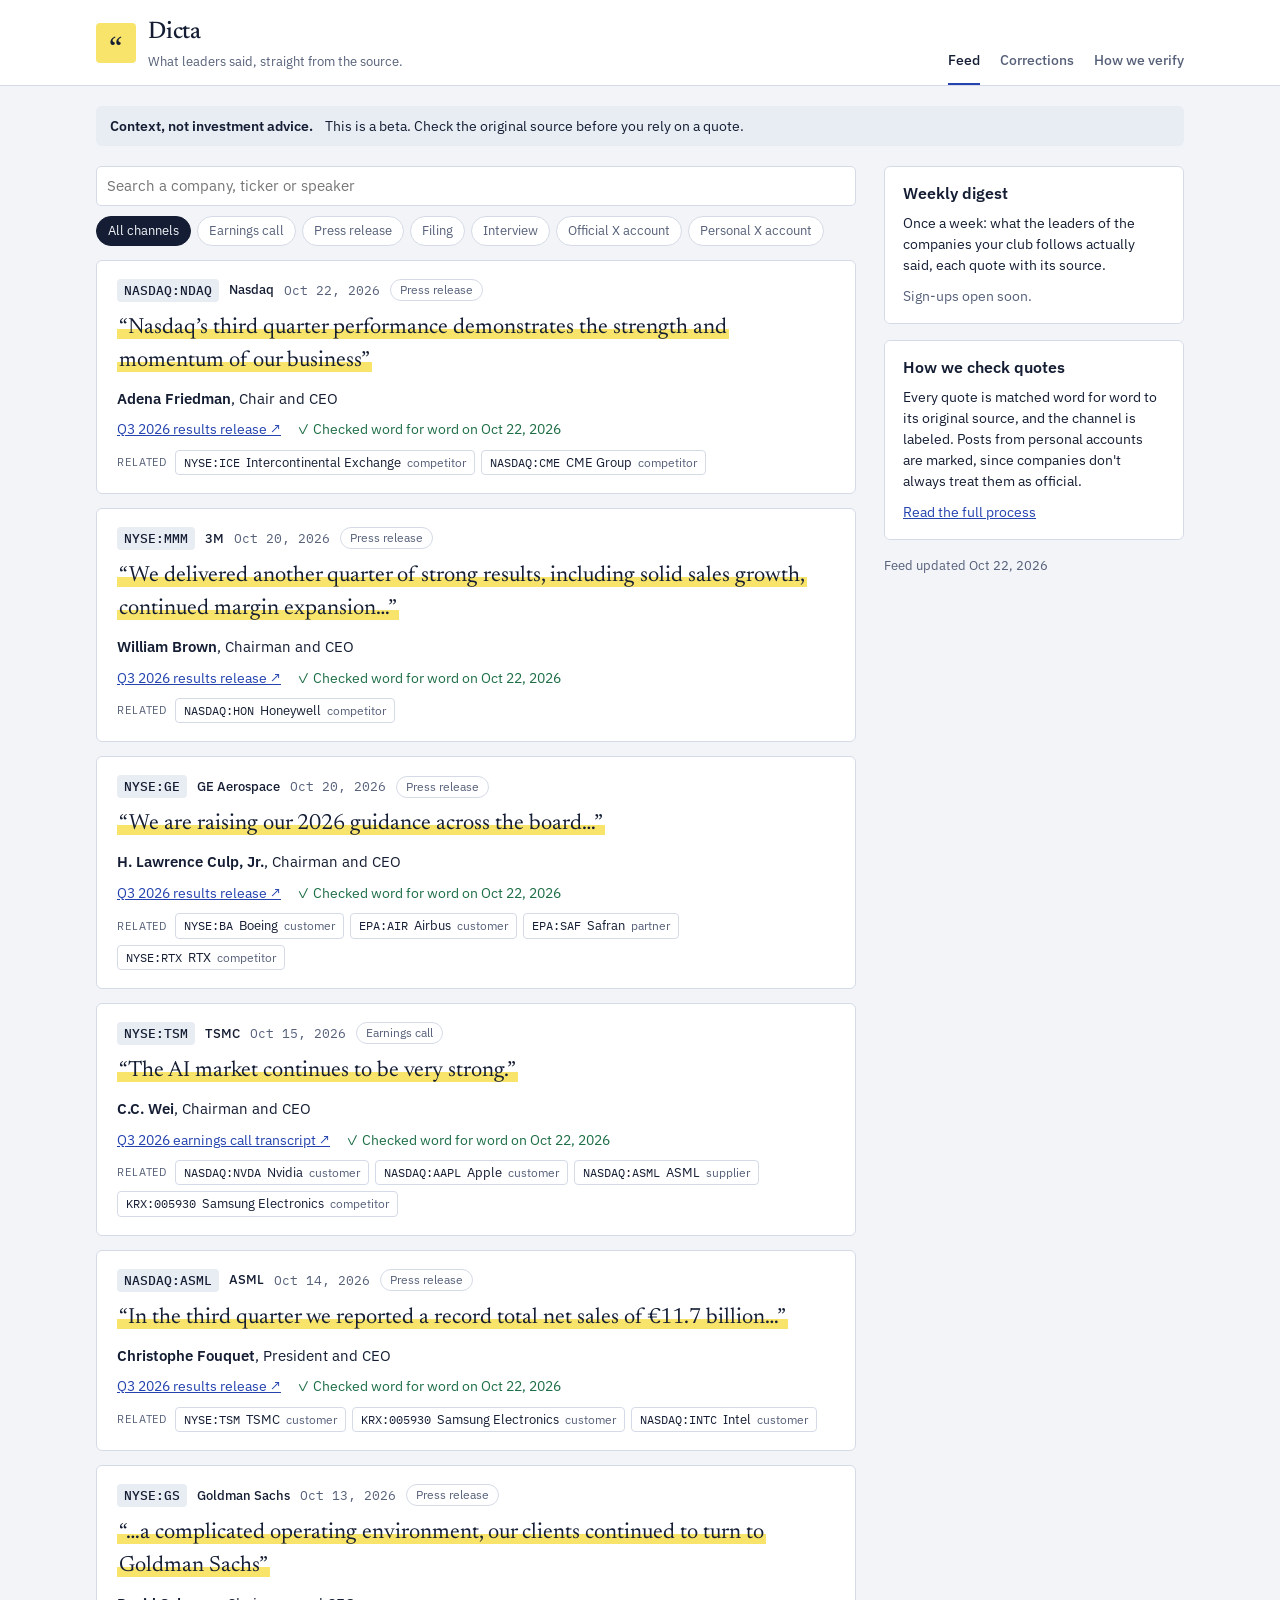
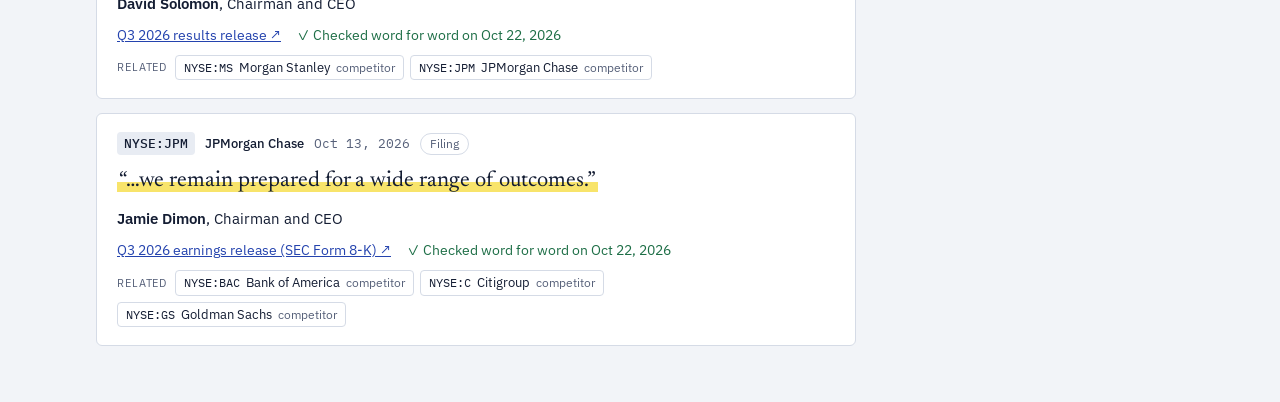
==== index.html @ aed67eb9 "Add files via upload Add Dicta site" ====
<!doctype html>
<html lang="en">
<head>
<meta charset="utf-8">
<meta name="viewport" content="width=device-width, initial-scale=1, viewport-fit=cover">
<title>Dicta</title>
<meta name="description" content="What company leaders said, word for word, with the source.">
<link rel="preconnect" href="https://fonts.googleapis.com">
<link rel="preconnect" href="https://fonts.gstatic.com" crossorigin>
<link rel="stylesheet" href="https://fonts.googleapis.com/css2?family=IBM+Plex+Mono:wght@400;500&family=IBM+Plex+Sans:wght@400;500;600&family=Newsreader:ital,opsz,wght@0,6..72,400;0,6..72,500;1,6..72,400&display=swap">
<link rel="stylesheet" href="assets/style.css">
</head>
<body>
<header class="top">
  <div class="top-in">
    <a class="brand" href="#feed">
      <span class="brand-mark" aria-hidden="true">&ldquo;</span>
      <span>
        <span class="brand-name">Dicta</span><br>
        <span class="brand-tag">What leaders said, straight from the source.</span>
      </span>
    </a>
    <nav class="tabs" aria-label="Sections">
      <a href="#feed" data-view="feed">Feed</a>
      <a href="#corrections" data-view="corrections">Corrections</a>
      <a href="#about" data-view="about">How we verify</a>
    </nav>
  </div>
</header>

<div class="wrap">
  <main id="view-feed" class="view">
    <div class="notice"><b>Context, not investment advice.</b><span>This is a beta. Check the original source before you rely on a quote.</span></div>
    <div class="feed-grid">
      <section class="feed-col" aria-label="Quotes">
        <div class="filters">
          <label class="sr" for="q">Search quotes</label>
          <input id="q" type="search" placeholder="Search a company, ticker or speaker">
          <div class="chips" id="channelChips" role="group" aria-label="Filter by channel"></div>
        </div>
        <div id="feed" class="feed"><div class="empty"><b>Loading quotes…</b></div></div>
      </section>
      <aside class="side">
        <section class="box" id="digestBox" aria-label="Weekly digest"></section>
        <section class="box">
          <h2>How we check quotes</h2>
          <p>Every quote is matched word for word to its original source, and the channel is labeled. Posts from personal accounts are marked, since companies don't always treat them as official.</p>
          <a href="#about">Read the full process</a>
        </section>
        <p class="status" id="updated"></p>
      </aside>
    </div>
  </main>

  <main id="view-corrections" class="view" hidden>
    <div class="page">
      <h1>Corrections</h1>
      <p class="lede">When we get something wrong, we fix it here in the open, with the date.</p>
      <div class="clist" id="corrList"></div>
    </div>
  </main>

  <main id="view-about" class="view" hidden>
    <div class="page">
      <h1>How we verify</h1>
      <p class="lede">Dicta shows what company leaders actually said, so you can read the original instead of someone else's summary of it.</p>
      <ol>
        <li>We take the quote from the original source: an earnings release, filing, call transcript, interview or post.</li>
        <li>A person checks every word against that source before it goes up, and we link to it.</li>
        <li>We keep quotes short and mark trimmed text with "…". The link has the rest.</li>
        <li>We label the channel. Posts on an executive's personal account are marked as personal, because companies don't always treat those as official disclosure.</li>
        <li>We tag related companies, like suppliers, customers and competitors.</li>
        <li>We fix mistakes in the open. Every correction is listed on the Corrections page.</li>
      </ol>
      <h2>Not investment advice</h2>
      <p>Everyone sees the same content. Nothing here is tailored to your holdings, and nothing here tells you to buy or sell.</p>
      <h2>Team trading rule</h2>
      <p id="tradeRule" class="muted">The team's trading rule will be posted here before launch.</p>
      <h2>Contact</h2>
      <p id="contact" class="muted">Contact details coming soon.</p>
    </div>
  </main>
</div>

<script>
(function(){
"use strict";
const $=s=>document.querySelector(s);
const esc=s=>String(s==null?"":s).replace(/[&<>"']/g,c=>({"&":"&amp;","<":"&lt;",">":"&gt;",'"':"&quot;","'":"&#39;"}[c]));
const safeUrl=u=>/^https?:\/\//i.test(String(u||""))?String(u):"#";
const CHANNELS=["Earnings call","Press release","Filing","Interview","Official X account","Personal X account"];
const TONE={confident:{label:"More confident",cls:"good"},same:{label:"About the same",cls:"neutral"},cautious:{label:"More cautious",cls:"warn"}};
const VIEWS=["feed","corrections","about"];
const S={quotes:[],corrections:[],config:{},updated:"",error:"",filter:{q:"",channel:"All"}};

function fmtDate(iso){if(!iso)return"";const p=String(iso).slice(0,10).split("-");if(p.length<3)return esc(iso);const d=new Date(Date.UTC(+p[0],+p[1]-1,+p[2]));if(isNaN(d))return esc(iso);return d.toLocaleDateString("en-US",{month:"short",day:"numeric",year:"numeric",timeZone:"UTC"});}
async function getJSON(path){const r=await fetch(path+"?v="+Date.now(),{cache:"no-store"});if(!r.ok)throw new Error(path+" returned "+r.status);return r.json();}

function route(){
  let v=(location.hash||"#feed").slice(1);if(!VIEWS.includes(v))v="feed";
  VIEWS.forEach(n=>{$("#view-"+n).hidden=n!==v;});
  document.querySelectorAll(".tabs a").forEach(a=>{if(a.dataset.view===v)a.setAttribute("aria-current","page");else a.removeAttribute("aria-current");});
}
function renderChips(){
  $("#channelChips").innerHTML=["All"].concat(CHANNELS).map(c=>`<button type="button" class="chip" data-ch="${esc(c)}" aria-pressed="${S.filter.channel===c}">${esc(c==="All"?"All channels":c)}</button>`).join("");
}
function reportLink(x){
  const c=S.config||{};
  if(c.reportUrl)return `<a href="${esc(safeUrl(c.reportUrl))}" target="_blank" rel="noopener noreferrer">Report an error</a>`;
  if(c.contactEmail)return `<a href="mailto:${esc(c.contactEmail)}?subject=${encodeURIComponent("Possible error: "+x.ticker+" quote, "+x.date)}">Report an error</a><span class="sel">${esc(c.contactEmail)}</span>`;
  return "";
}
function card(x){
  const personal=x.channel==="Personal X account";
  const rel=(x.related||[]).filter(r=>r&&(r.name||r.ticker));
  const t=TONE[x.toneDirection];
  const foot=reportLink(x);
  return `<article class="qcard" id="q-${esc(x.id)}">
    <div class="qmeta"><span class="tick">${esc(x.ticker)}</span><span class="co">${esc(x.company)}</span><time datetime="${esc(x.date)}">${fmtDate(x.date)}</time><span class="chan${personal?" personal":""}">${personal?"Personal X account, not an official channel":esc(x.channel)}</span>${x.correctedAt?`<a class="corr" href="#corrections">Corrected ${fmtDate(x.correctedAt)}</a>`:""}</div>
    <blockquote class="qtext"><span class="hl">&ldquo;${esc(x.text)}&rdquo;</span></blockquote>
    <div class="who"><b>${esc(x.speaker)}</b>${x.role?", "+esc(x.role):""}</div>
    <div class="src"><a href="${esc(safeUrl(x.sourceUrl))}" target="_blank" rel="noopener noreferrer">${esc(x.sourceTitle||"Original source")} &#8599;</a>${x.verifiedAt?`<span class="ver">&#10003; Checked word for word on ${fmtDate(x.verifiedAt)}</span>`:""}</div>
    ${rel.length?`<div class="rel"><span class="rel-l">Related</span>${rel.map(r=>`<span class="rchip">${r.ticker?`<span class="mono">${esc(r.ticker)}</span>`:""}<span>${esc(r.name)}</span>${r.relation?`<i>${esc(r.relation)}</i>`:""}</span>`).join("")}</div>`:""}
    ${t?`<div class="tone"><div class="tone-h"><span class="muted">Wording vs. their past statements</span><span class="pill ${t.cls}">${t.label}</span></div>${x.toneNote?`<p>${esc(x.toneNote)}</p>`:""}<p class="tone-f">Compares wording only. Not a buy or sell signal.</p></div>`:""}
    ${foot?`<div class="foot">${foot}</div>`:""}
  </article>`;
}
function renderFeed(){
  const el=$("#feed");
  if(S.error){el.innerHTML=`<div class="empty"><b>Quotes couldn't load.</b><p>${esc(S.error)}</p></div>`;return;}
  if(!S.quotes.length){el.innerHTML=`<div class="empty"><b>No quotes yet.</b><p>Each quote goes up after a person checks it word for word against the original source.</p></div>`;return;}
  const q=S.filter.q.trim().toLowerCase(),ch=S.filter.channel;
  const items=S.quotes.filter(x=>(ch==="All"||x.channel===ch)&&(!q||[x.company,x.ticker,x.speaker,x.role,x.text].concat((x.related||[]).map(r=>(r.name||"")+" "+(r.ticker||""))).join(" ").toLowerCase().includes(q)));
  el.innerHTML=items.length?items.map(card).join(""):`<div class="empty"><b>No quotes match.</b><button type="button" class="linkbtn" id="clearFilter">Clear the search and filters</button></div>`;
}
function renderSide(){
  const c=S.config||{};
  let h=`<h2>Weekly digest</h2><p>Once a week: what the leaders of the companies your club follows actually said, each quote with its source.</p>`;
  if(c.signupUrl)h+=`<a class="btn" href="${esc(safeUrl(c.signupUrl))}" target="_blank" rel="noopener noreferrer">Join the digest &#8599;</a>`;
  else if(c.contactEmail)h+=`<p>To join, email <span class="sel">${esc(c.contactEmail)}</span></p>`;
  else h+=`<p class="muted">Sign-ups open soon.</p>`;
  $("#digestBox").innerHTML=h;
  $("#updated").textContent=S.updated?`Feed updated ${fmtDate(S.updated).replace(/<[^>]+>/g,"")}`:"";
  if(c.tradingRule){$("#tradeRule").textContent=c.tradingRule;$("#tradeRule").classList.remove("muted");}
  if(c.contactEmail){$("#contact").innerHTML=`Email <span class="sel">${esc(c.contactEmail)}</span>`;$("#contact").classList.remove("muted");}
}
function renderCorrections(){
  const el=$("#corrList");
  el.innerHTML=S.corrections.length?S.corrections.map(c=>`<div class="citem"><div class="qmeta"><time>${fmtDate(c.date)}</time><span class="co">${esc(c.label||"")}</span></div><p>${esc(c.note)}</p></div>`).join(""):`<div class="empty"><b>No corrections yet.</b><p>If we fix a quote, the change will be listed here with the date.</p></div>`;
}
async function load(){
  try{
    const q=await getJSON("data/quotes.json");
    S.quotes=(q.quotes||[]).slice().sort((a,b)=>String(b.date).localeCompare(String(a.date)));
    S.updated=q.updated||"";
  }catch(e){
    S.error=location.protocol==="file:"?"Browsers block the data files when you open this page straight from your computer. Open it through the website address, or run a local server.":"The data file is missing or has a typo. If you just edited data/quotes.json, check it for a missing comma or quote mark.";
    console.error(e);
  }
  try{S.config=await getJSON("data/config.json");}catch(_){S.config={};}
  try{const c=await getJSON("data/corrections.json");S.corrections=(c.corrections||[]).slice().sort((a,b)=>String(b.date).localeCompare(String(a.date)));}catch(_){S.corrections=[];}
  renderFeed();renderSide();renderCorrections();
}
$("#q").addEventListener("input",e=>{S.filter.q=e.target.value;renderFeed();});
$("#channelChips").addEventListener("click",e=>{const b=e.target.closest("[data-ch]");if(!b)return;S.filter.channel=b.dataset.ch;renderChips();renderFeed();});
$("#feed").addEventListener("click",e=>{if(e.target.id==="clearFilter"){S.filter={q:"",channel:"All"};$("#q").value="";renderChips();renderFeed();}});
window.addEventListener("hashchange",route);
route();renderChips();renderSide();renderCorrections();load();
})();
</script>
</body>
</html>
---- assets/style.css ----
/* Dicta: shared styles for the public site and the review helper.
   Layout: a reading column of source-checked quote cards beside a narrow sidebar. */
:root{
  --paper:#F2F4F8; --surface:#FFFFFF; --sunk:#E8ECF3; --ink:#141D33; --muted:#566079; --line:#D5DBE6;
  --accent:#2443AE; --accent-ink:#FFFFFF; --hl:#F8E46B; --focus:#2443AE;
  --good:#1D6E46; --good-bg:#DFF1E7; --warn:#8A5300; --warn-bg:#FAEBCF; --bad:#9E2F27; --bad-bg:#F8E1DE;
  --f-quote:"Newsreader","Iowan Old Style",Georgia,serif;
  --f-ui:"IBM Plex Sans",system-ui,-apple-system,"Segoe UI",sans-serif;
  --f-data:"IBM Plex Mono",ui-monospace,"SFMono-Regular",Menlo,monospace;
  --r:6px;
  color-scheme:light;
}
@media (prefers-color-scheme: dark){
  :root:not([data-theme="light"]){
    --paper:#0D1320; --surface:#141C2C; --sunk:#1B2437; --ink:#E3E8F2; --muted:#9AA5BD; --line:#28334B;
    --accent:#93A9FF; --accent-ink:#0D1320; --hl:#5E5216; --focus:#93A9FF;
    --good:#7FD3A5; --good-bg:#16301F; --warn:#F0B969; --warn-bg:#36280F; --bad:#F2958C; --bad-bg:#3A1C1A;
    color-scheme:dark;
  }
}
:root[data-theme="dark"]{
  --paper:#0D1320; --surface:#141C2C; --sunk:#1B2437; --ink:#E3E8F2; --muted:#9AA5BD; --line:#28334B;
  --accent:#93A9FF; --accent-ink:#0D1320; --hl:#5E5216; --focus:#93A9FF;
  --good:#7FD3A5; --good-bg:#16301F; --warn:#F0B969; --warn-bg:#36280F; --bad:#F2958C; --bad-bg:#3A1C1A;
  color-scheme:dark;
}
*{box-sizing:border-box}
html{-webkit-text-size-adjust:100%}
body{margin:0;background:var(--paper);color:var(--ink);font-family:var(--f-ui);font-size:15px;line-height:1.5}
a{color:var(--accent)}
h1,h2,h3{text-wrap:balance;margin:0;line-height:1.25}
p{margin:0}
img{max-width:100%}
[hidden]{display:none!important}
button,input,select,textarea{font:inherit;color:inherit}
:focus-visible{outline:2px solid var(--focus);outline-offset:2px}
.sr{position:absolute;width:1px;height:1px;overflow:hidden;clip:rect(0 0 0 0);white-space:nowrap}
.muted{color:var(--muted)}
.mono{font-family:var(--f-data);font-variant-numeric:tabular-nums}

/* Header */
.top{position:sticky;top:0;z-index:5;background:var(--surface);border-bottom:1px solid var(--line)}
.top-in{max-width:1120px;margin:0 auto;padding-left:max(16px,env(safe-area-inset-left,0px));padding-right:max(16px,env(safe-area-inset-right,0px));padding-block:14px 0;display:flex;flex-wrap:wrap;align-items:flex-end;justify-content:space-between;gap:6px 28px}
.brand{display:flex;align-items:center;gap:12px;padding-bottom:12px;text-decoration:none;color:inherit}
.brand-mark{font-family:var(--f-quote);font-size:34px;line-height:1;width:40px;height:40px;display:grid;place-items:center;background:var(--hl);border-radius:4px;padding-top:12px}
.brand-name{font-family:var(--f-quote);font-size:24px;font-weight:500;letter-spacing:-.01em}
.brand-tag{font-size:13px;color:var(--muted)}
.tabs{display:flex;gap:20px;overflow-x:auto;max-width:100%;scrollbar-width:none}
.tabs a{white-space:nowrap;text-decoration:none;color:var(--muted);padding:6px 0 12px;border-bottom:2px solid transparent;font-weight:500;font-size:14px}
.tabs a[aria-current="page"]{color:var(--ink);border-bottom-color:var(--accent)}
.tabs a:hover{color:var(--ink)}

/* Page */
.wrap{max-width:1120px;margin:0 auto;padding-left:max(16px,env(safe-area-inset-left,0px));padding-right:max(16px,env(safe-area-inset-right,0px));padding-block:20px 56px}
.notice{display:flex;flex-wrap:wrap;gap:6px 12px;align-items:baseline;font-size:13.5px;background:var(--sunk);border-radius:var(--r);padding:10px 14px;margin-bottom:20px}
.notice b{font-weight:600}
.feed-grid{display:grid;grid-template-columns:minmax(0,1fr) 300px;gap:28px;align-items:start}
@media (max-width:880px){.feed-grid{grid-template-columns:minmax(0,1fr)}}
.feed-col{display:grid;gap:14px;min-width:0}
.filters{display:grid;gap:10px}
.chips{display:flex;flex-wrap:wrap;gap:6px}
.chip{border:1px solid var(--line);background:var(--surface);border-radius:999px;padding:4px 11px;font-size:13px;cursor:pointer;color:var(--muted)}
.chip[aria-pressed="true"]{background:var(--ink);color:var(--paper);border-color:var(--ink)}
input[type=search],input[type=text],input[type=email],input[type=url],input[type=date],select,textarea{background:var(--surface);border:1px solid var(--line);border-radius:5px;padding:8px 10px;width:100%;min-width:0}
textarea{resize:vertical;line-height:1.45}

/* Quote cards */
.feed{display:grid;gap:14px}
.qcard{background:var(--surface);border:1px solid var(--line);border-radius:var(--r);padding:18px 20px;display:grid;gap:10px;min-width:0}
.qmeta{display:flex;flex-wrap:wrap;align-items:center;gap:6px 10px;font-size:13px;color:var(--muted)}
.tick{font-family:var(--f-data);font-weight:500;font-size:12.5px;background:var(--sunk);color:var(--ink);padding:2px 7px;border-radius:4px}
.co{color:var(--ink);font-weight:500}
time{font-family:var(--f-data);font-size:12.5px}
.chan{border:1px solid var(--line);border-radius:999px;padding:1px 9px;font-size:12px}
.chan.personal{background:var(--warn-bg);color:var(--warn);border-color:transparent}
.corr{font-size:12px}
.qtext{margin:0;font-family:var(--f-quote);font-size:clamp(19px,2.3vw,22px);line-height:1.5;overflow-wrap:anywhere}
.hl{background:linear-gradient(to bottom,transparent 56%,var(--hl) 56%);-webkit-box-decoration-break:clone;box-decoration-break:clone;padding:0 2px}
.who{font-size:14.5px}
.who b{font-weight:600}
.src{display:flex;flex-wrap:wrap;gap:6px 16px;align-items:baseline;font-size:13.5px}
.ver{color:var(--good)}
.rel{display:flex;flex-wrap:wrap;gap:6px;align-items:center;font-size:13px}
.rel-l{font-size:11px;letter-spacing:.08em;text-transform:uppercase;color:var(--muted);margin-right:2px}
.rchip{display:inline-flex;gap:6px;align-items:baseline;border:1px solid var(--line);border-radius:4px;padding:2px 8px}
.rchip .mono{font-size:12px}
.rchip i{font-style:normal;color:var(--muted);font-size:12px}
.tone{background:var(--sunk);border-radius:var(--r);padding:10px 12px;display:grid;gap:6px;font-size:14px}
.tone-h{display:flex;flex-wrap:wrap;gap:8px;align-items:center}
.tone-f{font-size:12.5px;color:var(--muted)}
.foot{display:flex;flex-wrap:wrap;gap:8px 14px;font-size:13px;color:var(--muted)}
.sel{user-select:all;font-family:var(--f-data);font-size:13px}

/* Pills */
.pill{display:inline-block;border-radius:999px;padding:1px 9px;font-size:12px;font-weight:500;white-space:nowrap}
.pill.good{background:var(--good-bg);color:var(--good)}
.pill.warn{background:var(--warn-bg);color:var(--warn)}
.pill.bad{background:var(--bad-bg);color:var(--bad)}
.pill.neutral{background:var(--surface);color:var(--muted);border:1px solid var(--line)}

/* Sidebar */
.side{display:grid;gap:16px;position:sticky;top:110px}
@media (max-width:880px){.side{position:static}}
.box{background:var(--surface);border:1px solid var(--line);border-radius:var(--r);padding:16px 18px;display:grid;gap:10px;font-size:14px}
.box h2{font-size:16px;font-weight:600}
.status{font-size:12.5px;color:var(--muted)}

/* Buttons */
.btn{display:inline-flex;justify-content:center;align-items:center;gap:6px;background:var(--accent);color:var(--accent-ink);border:1px solid var(--accent);border-radius:5px;padding:8px 14px;font-weight:500;cursor:pointer;text-decoration:none;font-size:14px}
.btn:disabled{opacity:.45;cursor:not-allowed}
.btn.ghost{background:transparent;color:var(--accent)}
.linkbtn{background:none;border:none;padding:0;color:var(--accent);cursor:pointer;text-decoration:underline;text-underline-offset:2px;font-size:inherit}
.row{display:flex;flex-wrap:wrap;gap:10px;align-items:center}

/* Long-form pages */
.page{max-width:720px;display:grid;gap:18px}
.page h1{font-family:var(--f-quote);font-size:30px;font-weight:500}
.page h2{font-size:18px;font-weight:600}
.page ol{margin:0;padding-left:22px;display:grid;gap:8px}
.page .lede{font-size:16px;color:var(--muted)}
.clist{display:grid;gap:10px}
.citem{background:var(--surface);border:1px solid var(--line);border-radius:var(--r);padding:12px 16px;display:grid;gap:4px}
.empty{background:var(--surface);border:1px dashed var(--line);border-radius:var(--r);padding:24px;display:grid;gap:8px;justify-items:start;color:var(--muted)}
.empty b{color:var(--ink)}

/* Review helper */
.panel{background:var(--surface);border:1px solid var(--line);border-radius:var(--r);padding:20px;display:grid;gap:14px;min-width:0}
.panel h2{font-size:17px;font-weight:600}
.grid2{display:grid;grid-template-columns:repeat(2,minmax(0,1fr));gap:12px}
.grid3{display:grid;grid-template-columns:repeat(3,minmax(0,1fr));gap:12px}
@media (max-width:640px){.grid2,.grid3{grid-template-columns:minmax(0,1fr)}}
.field{display:grid;gap:5px;min-width:0}
.field label,.field .lab{font-size:13px;font-weight:500}
.hint{font-size:12.5px;color:var(--muted)}
.relrow{display:grid;grid-template-columns:110px minmax(0,1fr) 130px auto;gap:8px;align-items:center}
@media (max-width:640px){.relrow{grid-template-columns:minmax(0,1fr) minmax(0,1fr)}}
.checklist{display:grid;gap:8px;background:var(--sunk);border-radius:var(--r);padding:12px 14px;border:0;margin:0}
.check{display:flex;gap:8px;align-items:flex-start;font-size:13.5px}
.check input{margin-top:3px}
.msg{font-size:13.5px}
.msg.err{color:var(--bad)}
.msg.ok{color:var(--good)}
.out{font-family:var(--f-data);font-size:12.5px;min-height:200px}
.pend{border:1px solid var(--line);border-radius:var(--r);padding:12px 14px;display:grid;gap:6px}
.pend.done{opacity:.55}
.toast{position:fixed;left:50%;transform:translateX(-50%);bottom:calc(16px + env(safe-area-inset-bottom,0px));background:var(--ink);color:var(--paper);padding:10px 16px;border-radius:6px;font-size:14px;z-index:20;max-width:calc(100% - 32px)}
@media (prefers-reduced-motion:no-preference){.qcard{transition:border-color .15s}.qcard:hover{border-color:var(--muted)}}
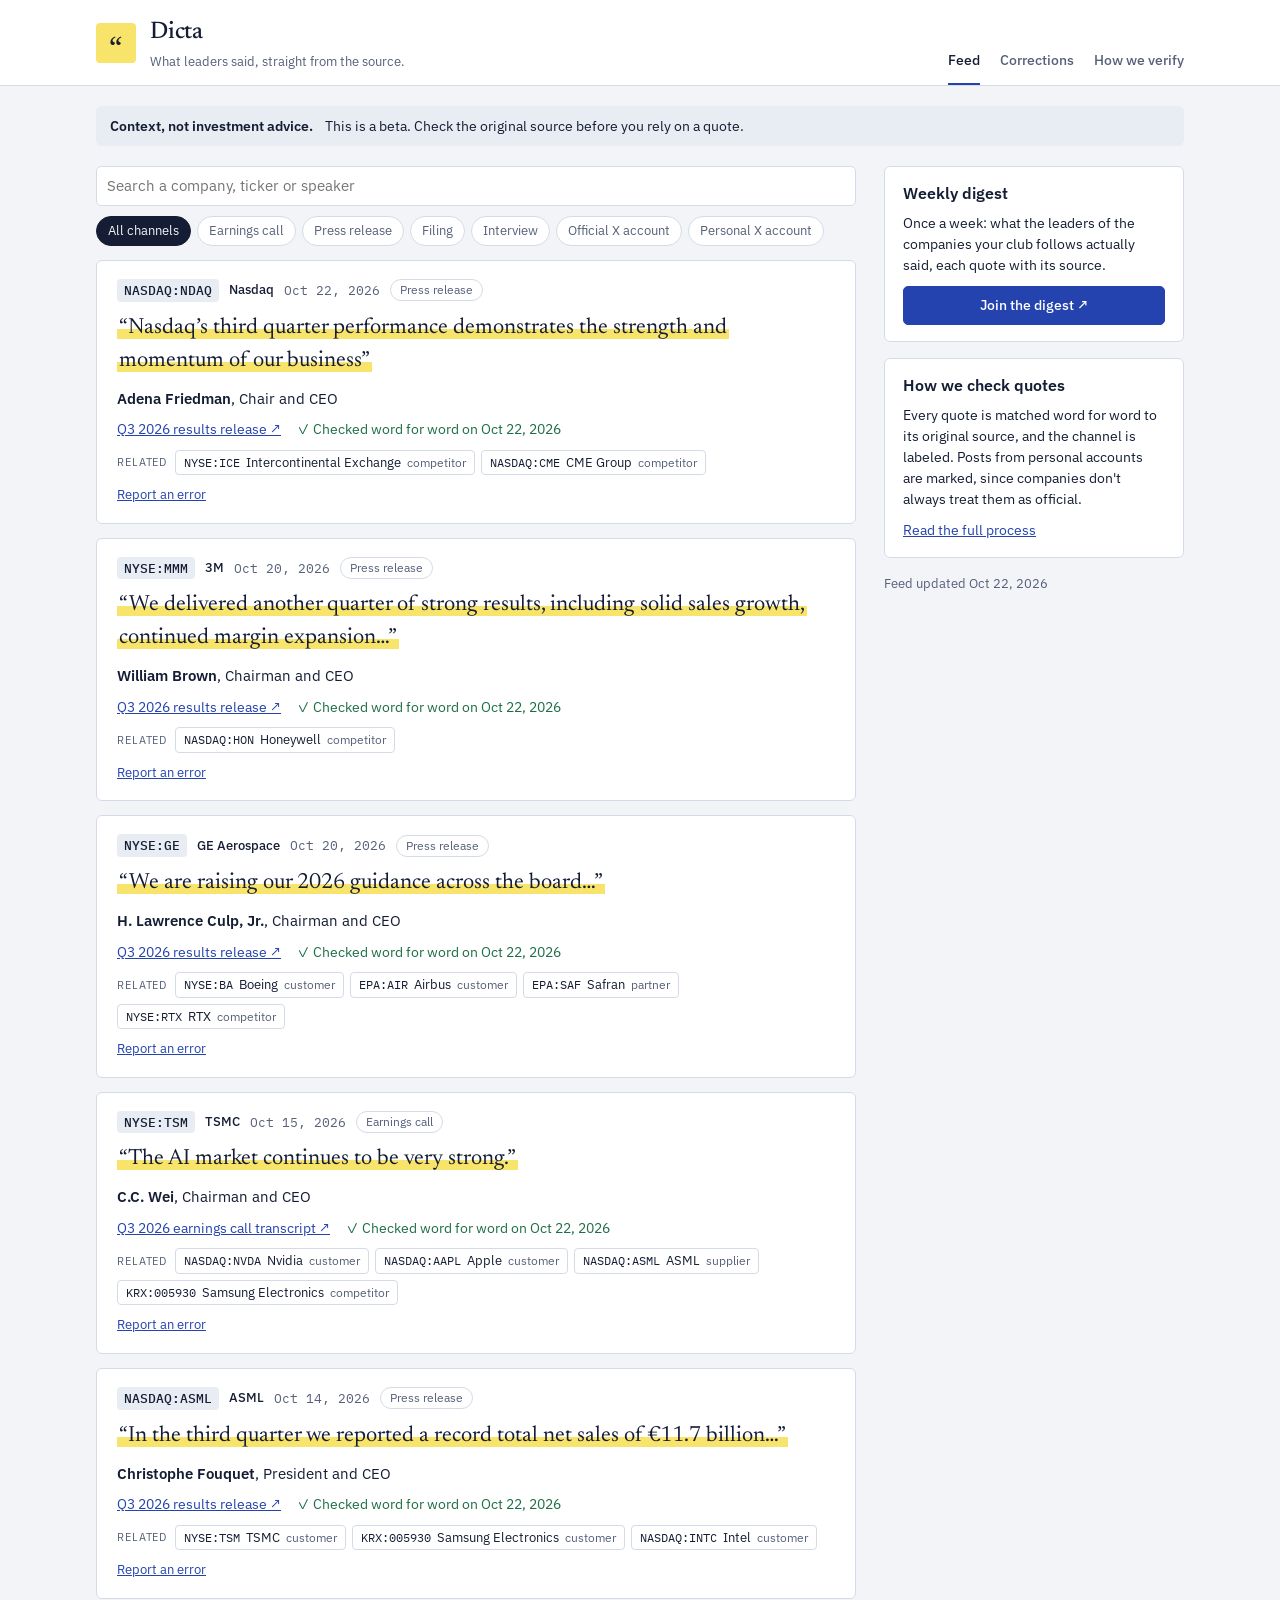
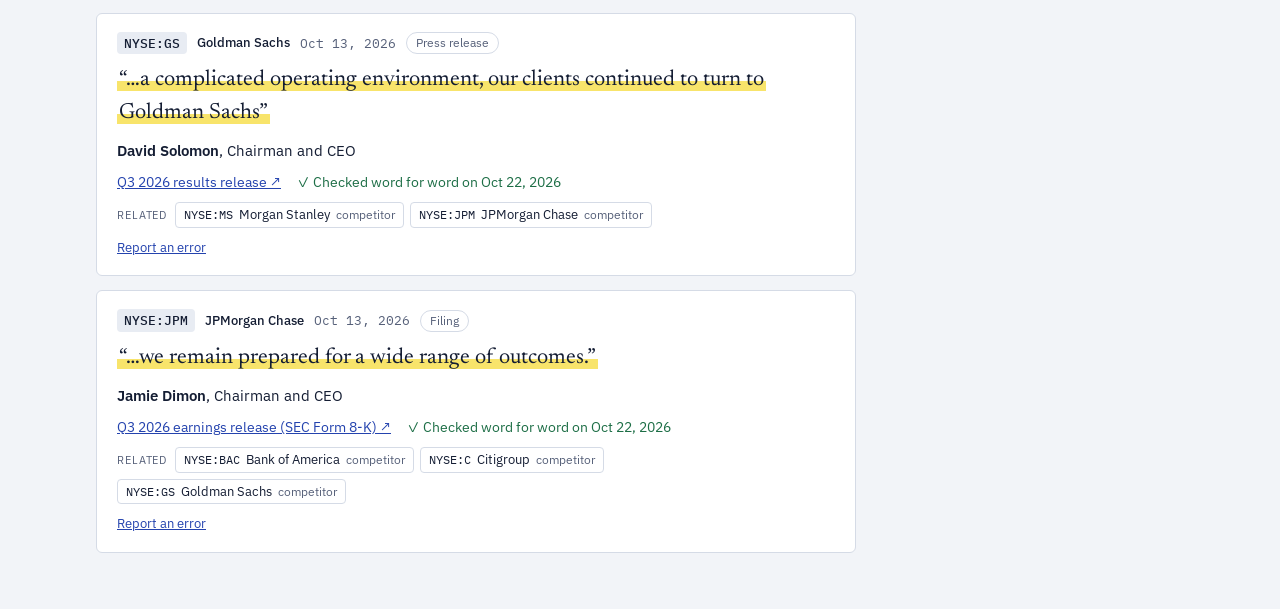
==== commit 5fbeaf85: "Add Google Fonts and meta description to index.html" ====
--- a/index.html
+++ b/index.html
@@ -4,6 +4,7 @@
 <meta charset="utf-8">
 <meta name="viewport" content="width=device-width, initial-scale=1, viewport-fit=cover">
 <title>Dicta</title>
+  <link rel="stylesheet" href="https://fonts.googleapis.com/css2?family=Instrument+Serif&display=swap">
 <meta name="description" content="What company leaders said, word for word, with the source.">
 <link rel="preconnect" href="https://fonts.googleapis.com">
 <link rel="preconnect" href="https://fonts.gstatic.com" crossorigin>
--- a/assets/style.css
+++ b/assets/style.css
@@ -145,3 +145,7 @@
 .pend.done{opacity:.55}
 .toast{position:fixed;left:50%;transform:translateX(-50%);bottom:calc(16px + env(safe-area-inset-bottom,0px));background:var(--ink);color:var(--paper);padding:10px 16px;border-radius:6px;font-size:14px;z-index:20;max-width:calc(100% - 32px)}
 @media (prefers-reduced-motion:no-preference){.qcard{transition:border-color .15s}.qcard:hover{border-color:var(--muted)}}
+
+/* Text logo: Instrument Serif, black on white in both light and dark mode */
+.brand{flex-wrap:wrap;gap:6px 14px}
+.logo{font-family:"Instrument Serif",Georgia,"Times New Roman",serif;font-weight:400;font-size:32px;line-height:1;letter-spacing:0;color:#000000;background:#FFFFFF;border:1px solid #E3E3E3;border-radius:4px;padding:4px 12px 6px}
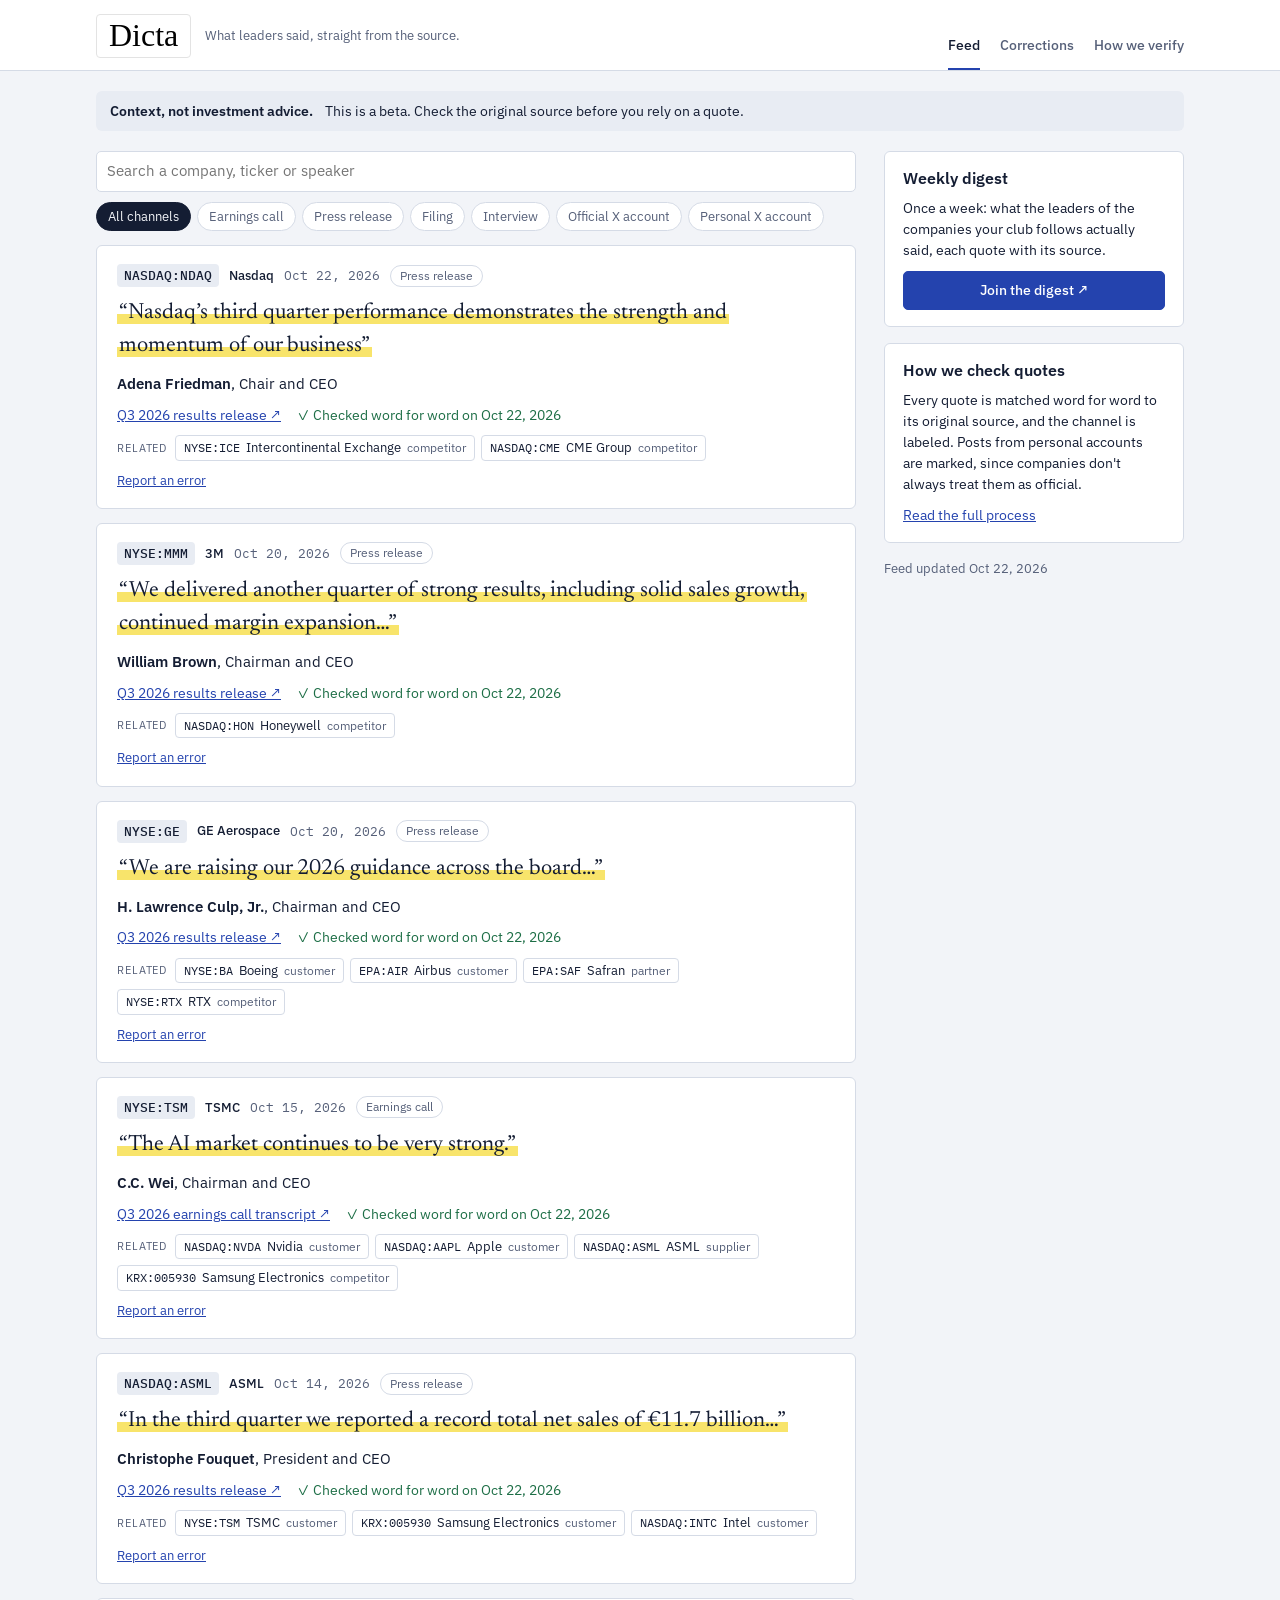
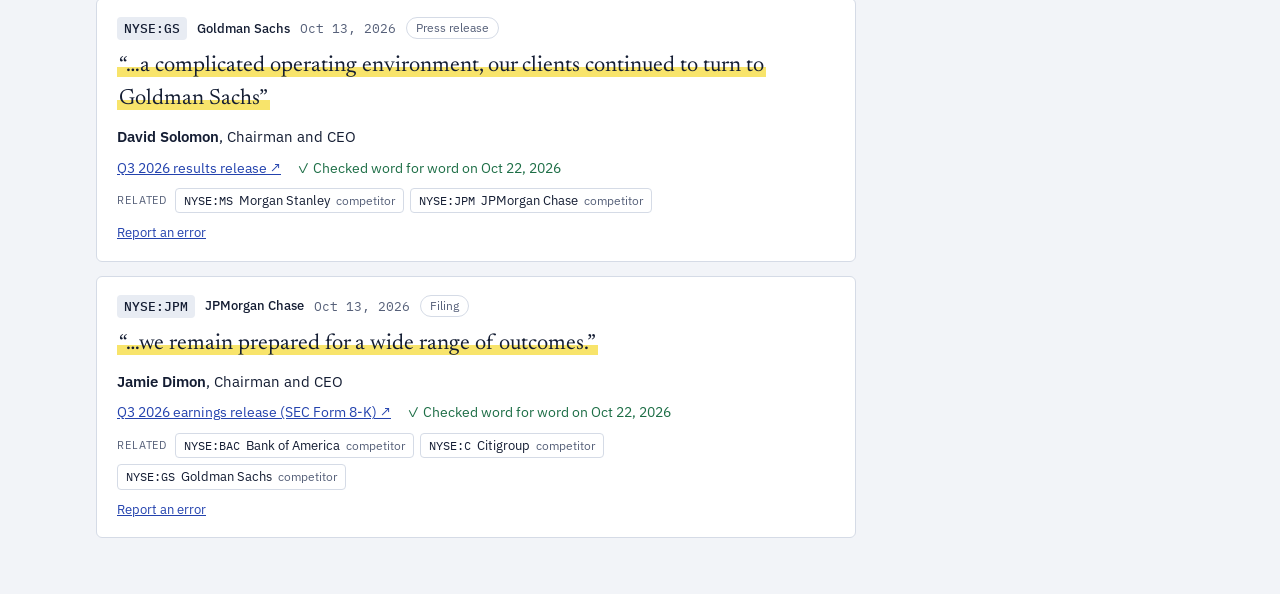
==== commit ff626d90: "Simplify brand section in index.html" ====
--- a/index.html
+++ b/index.html
@@ -15,11 +15,8 @@
 <header class="top">
   <div class="top-in">
     <a class="brand" href="#feed">
-      <span class="brand-mark" aria-hidden="true">&ldquo;</span>
-      <span>
-        <span class="brand-name">Dicta</span><br>
-        <span class="brand-tag">What leaders said, straight from the source.</span>
-      </span>
+            <span class="logo">Dicta</span>
+      <span class="brand-tag">What leaders said, straight from the source.</span>
     </a>
     <nav class="tabs" aria-label="Sections">
       <a href="#feed" data-view="feed">Feed</a>
